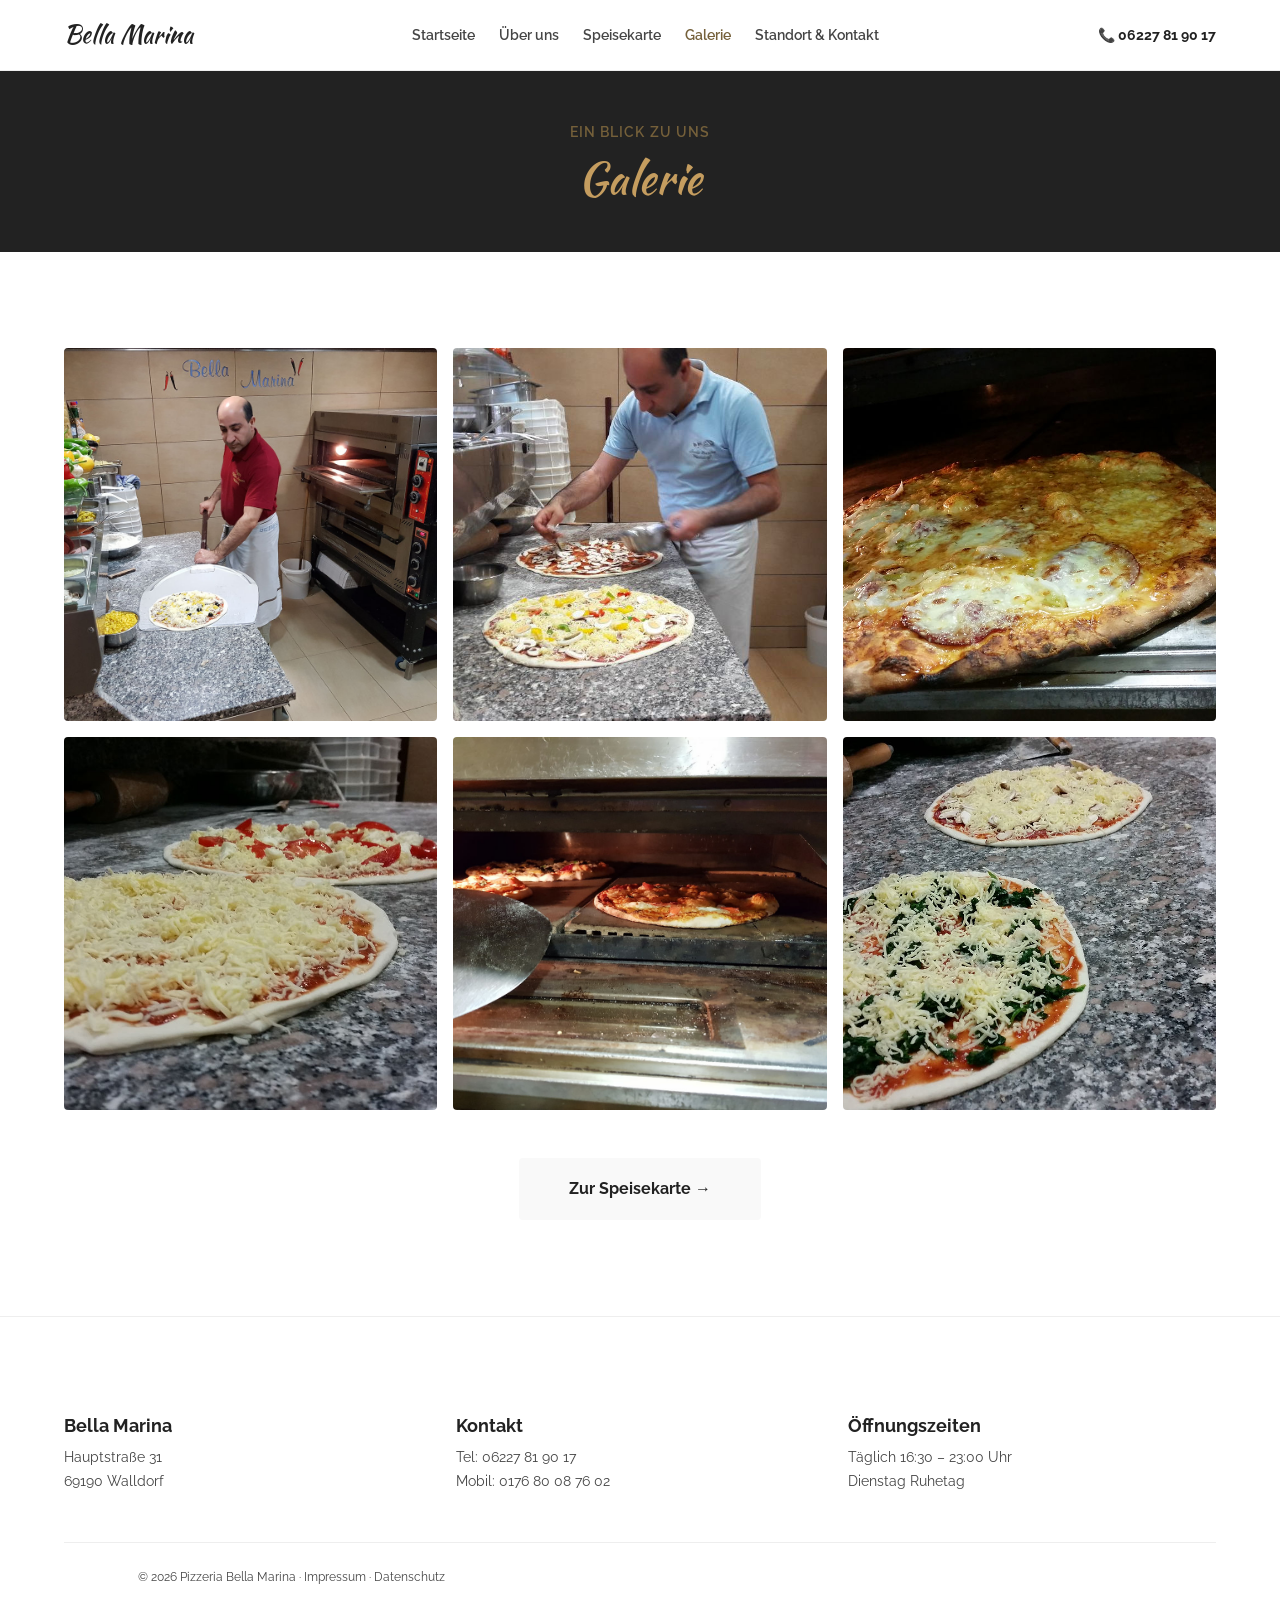
==== galerie.html @ 5d613595 "Bella Marina Pizzeria - ilk yayın" ====
<!DOCTYPE html>
<html lang="de">
<head>
  <meta charset="UTF-8">
  <meta name="viewport" content="width=device-width, initial-scale=1.0">
  <title>Galerie — Pizzeria Bella Marina</title>
  <meta name="description" content="Impressionen aus der Pizzeria Bella Marina in Walldorf.">

  <link rel="preconnect" href="https://fonts.googleapis.com">
  <link href="https://fonts.googleapis.com/css2?family=Kaushan+Script&family=Raleway:wght@400;500;700&display=swap" rel="stylesheet">
  <link rel="stylesheet" href="assets/css/style.css">
</head>
<body>

<nav class="nav">
  <div class="container nav__inner">
    <a href="index.html" class="nav__logo">Bella Marina</a>
    <ul class="nav__links">
      <li><a href="index.html">Startseite</a></li>
      <li><a href="ueber-uns.html">Über uns</a></li>
      <li><a href="speisekarte.html">Speisekarte</a></li>
      <li><a href="galerie.html" class="active">Galerie</a></li>
      <li><a href="standort.html">Standort &amp; Kontakt</a></li>
    </ul>
    <a href="tel:+496227819017" class="nav__phone">📞 06227 81 90 17</a>
  </div>
</nav>

<header class="page-hero">
  <div class="container">
    <p class="eyebrow">Ein Blick zu uns</p>
    <h1>Galerie</h1>
  </div>
</header>

<!-- SECTION: Foto ızgarası — gerçek fotoğraflar eklenene kadar yer tutucu -->
<section class="section">
  <div class="container">
    <div class="gallery-grid">
      <div class="photo photo--square"><img src="assets/img/galerie-01-ofen.jpg" alt="Pizza wird in den Steinofen geschoben" loading="lazy"></div>
      <div class="photo photo--square"><img src="assets/img/galerie-02-belegen.jpg" alt="Frisch belegte Pizza in unserer Küche" loading="lazy"></div>
      <div class="photo photo--square"><img src="assets/img/galerie-03-kueche.jpg" alt="Unsere Küche mit frischen Zutaten" loading="lazy"></div>
      <div class="photo photo--square"><img src="assets/img/galerie-04-knusprig.jpg" alt="Goldgelb und knusprig aus dem Steinofen" loading="lazy"></div>
      <div class="photo photo--square"><img src="assets/img/galerie-05-zweipizzen.jpg" alt="Zwei Pizzen backen gleichzeitig im Steinofen" loading="lazy"></div>
      <div class="photo photo--square"><img src="assets/img/galerie-06-vielfalt.jpg" alt="Vielfalt an Belägen bei Bella Marina" loading="lazy"></div>
    </div>
    <div style="text-align:center; margin-top: var(--space-xl);">
      <a href="speisekarte.html" class="btn btn-ghost">Zur Speisekarte →</a>
    </div>
  </div>
</section>

<footer class="footer">
  <div class="container">
    <div class="grid-3">
      <div>
        <h4>Bella Marina</h4>
        <p>Hauptstraße 31<br>69190 Walldorf</p>
      </div>
      <div>
        <h4>Kontakt</h4>
        <p><a href="tel:+496227819017">Tel: 06227 81 90 17</a><br>
           <a href="tel:+4917680087602">Mobil: 0176 80 08 76 02</a></p>
      </div>
      <div>
        <h4>Öffnungszeiten</h4>
        <p>Täglich 16:30 – 23:00 Uhr<br>Dienstag Ruhetag</p>
      </div>
    </div>
    <div class="footer__bottom">
      <p>&copy; 2026 Pizzeria Bella Marina · Impressum · Datenschutz</p>
    </div>
  </div>
</footer>

<script src="assets/js/main.js"></script>
</body>
</html>
---- assets/css/style.css ----
/* === DESIGN TOKENS (bkz. outputs/05-tokens/tokens.json) === */
:root {
  --color-primary:     #c59d5f; /* metin-dışı: buton/ikon/koyu-zemin */
  --color-primary-dk:  #75603a; /* metin-güvenli koyu altın */
  --color-primary-lt:  #e3cfa8;
  --color-secondary:   #8c3a2f; /* kapalı/Ruhetag */
  --color-success:     #5b7a4f; /* açık */
  --color-neutral-100: #f9f9f9;
  --color-neutral-300: #eeeeee;
  --color-neutral-500: #9b9b9b;
  --color-neutral-700: #454545;
  --color-neutral-900: #222222;
  --color-bg:          #ffffff;
  --color-surface:     #f9f9f9;

  --font-display: 'Kaushan Script', cursive;
  --font-heading: 'Raleway', sans-serif;
  --font-body:    'Raleway', sans-serif;

  --text-h1:    3.5rem;
  --text-h2:    2.25rem;
  --text-h3:    1.5rem;
  --text-h4:    1.125rem;
  --text-body:  1rem;
  --text-small: 0.875rem;
  --text-caption: 0.75rem;

  --space-xs:  4px;
  --space-sm:  8px;
  --space-md:  16px;
  --space-lg:  24px;
  --space-xl:  48px;
  --space-2xl: 96px;

  --radius: 4px;
  --max-w:  1200px;
}

*, *::before, *::after { box-sizing: border-box; margin: 0; padding: 0; }
html { scroll-behavior: smooth; }
body {
  font-family: var(--font-body);
  background: var(--color-bg);
  color: var(--color-neutral-900);
  font-size: var(--text-body);
  line-height: 1.6;
}

.container { max-width: var(--max-w); margin: 0 auto; padding: 0 var(--space-lg); }
.section    { padding: var(--space-2xl) 0; }
.section--surface { background: var(--color-surface); }
.section--dark    { background: var(--color-neutral-900); color: white; }
.section--tight { padding: var(--space-xl) 0; }

h1 { font-family: var(--font-display); font-weight: 400; font-size: var(--text-h1); line-height: 1.15; }
h2 { font-family: var(--font-heading); font-size: var(--text-h2); line-height: 1.2;  font-weight: 700; letter-spacing: 0.01em; }
h3 { font-family: var(--font-heading); font-size: var(--text-h3); line-height: 1.3;  font-weight: 700; letter-spacing: 0.01em; }
h4 { font-family: var(--font-heading); font-size: var(--text-h4); line-height: 1.4;  font-weight: 700; }
p  { max-width: 65ch; line-height: 1.7; color: var(--color-neutral-700); }
.eyebrow { font-size: var(--text-small); letter-spacing: 0.08em; text-transform: uppercase; color: var(--color-primary-dk); font-weight: 600; margin-bottom: var(--space-sm); display: inline-block; }
.section--dark .eyebrow { color: var(--color-primary); }

.btn {
  display: inline-block;
  padding: var(--space-md) var(--space-xl);
  border-radius: var(--radius);
  font-size: var(--text-body);
  font-weight: 700;
  cursor: pointer;
  text-decoration: none;
  border: 2px solid transparent;
  transition: opacity 0.15s;
}
.btn:hover { opacity: 0.85; }
.btn-primary   { background: var(--color-primary-dk); color: white; }
.btn-secondary { background: transparent; color: var(--color-primary-dk); border-color: var(--color-primary-dk); }
.btn-ghost     { background: var(--color-neutral-100); color: var(--color-neutral-900); }
.section--dark .btn-secondary { color: white; border-color: white; }

.grid-2 { display: grid; grid-template-columns: 1fr 1fr;       gap: var(--space-xl); align-items: center; }
.grid-3 { display: grid; grid-template-columns: repeat(3,1fr); gap: var(--space-lg); }
.grid-4 { display: grid; grid-template-columns: repeat(4,1fr); gap: var(--space-lg); }

@media (max-width: 900px) { .grid-3, .grid-4 { grid-template-columns: 1fr 1fr; } .grid-2 { grid-template-columns: 1fr; } }
@media (max-width: 600px) {
  .grid-2, .grid-3, .grid-4 { grid-template-columns: 1fr; }
  h1 { font-size: 2.5rem; }
  h2 { font-size: 1.75rem; }
  .btn { width: 100%; text-align: center; }
}

.img-placeholder {
  background: var(--color-neutral-300);
  border-radius: var(--radius);
  display: flex; align-items: center; justify-content: center;
  color: var(--color-neutral-500);
  font-size: var(--text-small); font-family: monospace;
  aspect-ratio: 16/9;
}
.img-placeholder--square  { aspect-ratio: 1; }

/* === GERÇEK FOTOĞRAF KONTEYNERI === */
.photo { border-radius: var(--radius); overflow: hidden; aspect-ratio: 16/9; background: var(--color-neutral-300); }
.photo--square    { aspect-ratio: 1; }
.photo--portrait  { aspect-ratio: 3/4; }
.photo img { width: 100%; height: 100%; object-fit: cover; display: block; }

/* === NAV === */
.nav {
  padding: var(--space-md) 0;
  border-bottom: 1px solid var(--color-neutral-300);
  position: sticky; top: 0;
  background: var(--color-bg);
  z-index: 100;
}
.nav__inner  { display: flex; align-items: center; justify-content: space-between; gap: var(--space-lg); }
.nav__logo   { font-family: var(--font-display); font-weight: 400; font-size: 1.5rem; text-decoration: none; color: inherit; }
.nav__links  { display: flex; gap: var(--space-lg); list-style: none; align-items: center; }
.nav__links a { text-decoration: none; color: var(--color-neutral-700); font-size: var(--text-small); font-weight: 600; }
.nav__links a.active { color: var(--color-primary-dk); }
.nav__phone { display:flex; align-items:center; gap:8px; font-weight:700; color: var(--color-neutral-900); text-decoration:none; font-size: var(--text-small); white-space: nowrap; }
@media (max-width: 900px) { .nav__links { display: none; } }

/* === HERO (yalnızca Startseite) === */
.hero {
  position: relative;
  min-height: 640px;
  display: flex; align-items: center;
  background: linear-gradient(rgba(20,18,15,0.55), rgba(20,18,15,0.75)), url('../img/hero-steinofen.jpg');
  background-size: cover;
  background-position: center 30%;
  color: white;
}
.hero__inner { text-align: center; max-width: 720px; margin: 0 auto; }
.hero h1 { color: var(--color-primary); margin-bottom: var(--space-md); }
.hero p  { color: #eee; margin: 0 auto var(--space-xl); max-width: 55ch; }
.hero__ctas { display:flex; gap: var(--space-md); justify-content:center; flex-wrap:wrap; }

/* === Sayfa üstü küçük hero (alt sayfalar) === */
.page-hero {
  padding: var(--space-xl) 0;
  background: var(--color-neutral-900);
  color: white;
  text-align: center;
}
.page-hero h1 { color: var(--color-primary); font-size: 2.75rem; }

.status-pill { display:inline-flex; align-items:center; gap:8px; padding:6px 16px; border-radius:999px; font-size:var(--text-small); font-weight:700; color:white; margin-bottom: var(--space-lg); }

/* === NEDEN BİZ === */
.why-item { text-align:center; padding: var(--space-lg); }
.why-item h3 { margin-bottom: var(--space-sm); }

/* === MENÜ KARTI (anasayfa öne çıkanlar) === */
.menu-card { border: 1px solid var(--color-neutral-300); border-radius: var(--radius); overflow:hidden; background:white; }
.menu-card__body { padding: var(--space-lg); }
.menu-card__price { font-family: var(--font-heading); font-weight:700; color: var(--color-primary-dk); margin-top: var(--space-sm); }

/* === SPEISEKARTE (tam menü tablosu) === */
.tabs { display:flex; gap: var(--space-sm); justify-content:center; flex-wrap:wrap; margin-bottom: var(--space-xl); }
.tab-btn {
  padding: var(--space-sm) var(--space-lg);
  border-radius: var(--radius);
  border: 2px solid var(--color-primary-dk);
  background: transparent; color: var(--color-primary-dk);
  font-family: var(--font-heading); font-weight: 700; font-size: var(--text-small);
  cursor: pointer;
}
.tab-btn.active { background: var(--color-primary-dk); color: white; }
.tab-panel { display: none; }
.tab-panel.active { display: block; }

.menu-list__group + .menu-list__group { margin-top: var(--space-xl); }
.menu-list__group-title { border-bottom: 2px solid var(--color-primary-lt); padding-bottom: var(--space-sm); margin-bottom: var(--space-lg); }

.menu-row {
  display: flex; justify-content: space-between; gap: var(--space-lg);
  padding: var(--space-md) 0;
  border-bottom: 1px solid var(--color-neutral-300);
}
.menu-row__info { flex: 1; }
.menu-row__name { font-family: var(--font-heading); font-weight: 700; }
.menu-row__desc { font-size: var(--text-small); color: var(--color-neutral-700); max-width: none; }
.menu-row__prices {
  font-family: var(--font-heading); font-weight: 700; color: var(--color-primary-dk);
  text-align: right; white-space: nowrap; font-size: var(--text-small);
  display: flex; flex-direction: column; gap: 2px; min-width: 150px;
}
.menu-row__prices span small { color: var(--color-neutral-500); font-weight: 500; margin-right: 4px; }
.menu-legend {
  margin-top: var(--space-2xl); padding-top: var(--space-lg);
  border-top: 1px solid var(--color-neutral-300);
  font-size: var(--text-caption); color: var(--color-neutral-500);
}
@media (max-width: 600px) {
  .menu-row { flex-direction: column; }
  .menu-row__prices { flex-direction: row; text-align: left; }
}

/* === GALERİE === */
.gallery-grid { display: grid; grid-template-columns: repeat(3, 1fr); gap: var(--space-md); }
@media (max-width: 900px) { .gallery-grid { grid-template-columns: repeat(2, 1fr); } }
@media (max-width: 600px) { .gallery-grid { grid-template-columns: 1fr; } }

/* === LOKASYON: SAAT TABLOSU === */
.hours-table { width: 100%; border-collapse: collapse; }
.hours-table td { padding: var(--space-sm) 0; border-bottom: 1px solid var(--color-neutral-300); }
.hours-table td:last-child { text-align: right; font-weight: 700; }
.hours-table tr.closed td:last-child { color: var(--color-secondary); }
.hours-table tr.today td { color: var(--color-primary-dk); font-weight: 700; }

/* === FOOTER === */
.footer { padding: var(--space-2xl) 0 var(--space-lg); border-top: 1px solid var(--color-neutral-300); font-size: var(--text-small); }
.footer .grid-3 { margin-bottom: var(--space-xl); }
.footer h4 { margin-bottom: var(--space-sm); }
.footer p, .footer a { color: var(--color-neutral-700); text-decoration:none; }
.footer__bottom { text-align:center; color: var(--color-neutral-500); padding-top: var(--space-lg); border-top: 1px solid var(--color-neutral-300); font-size: var(--text-caption); }
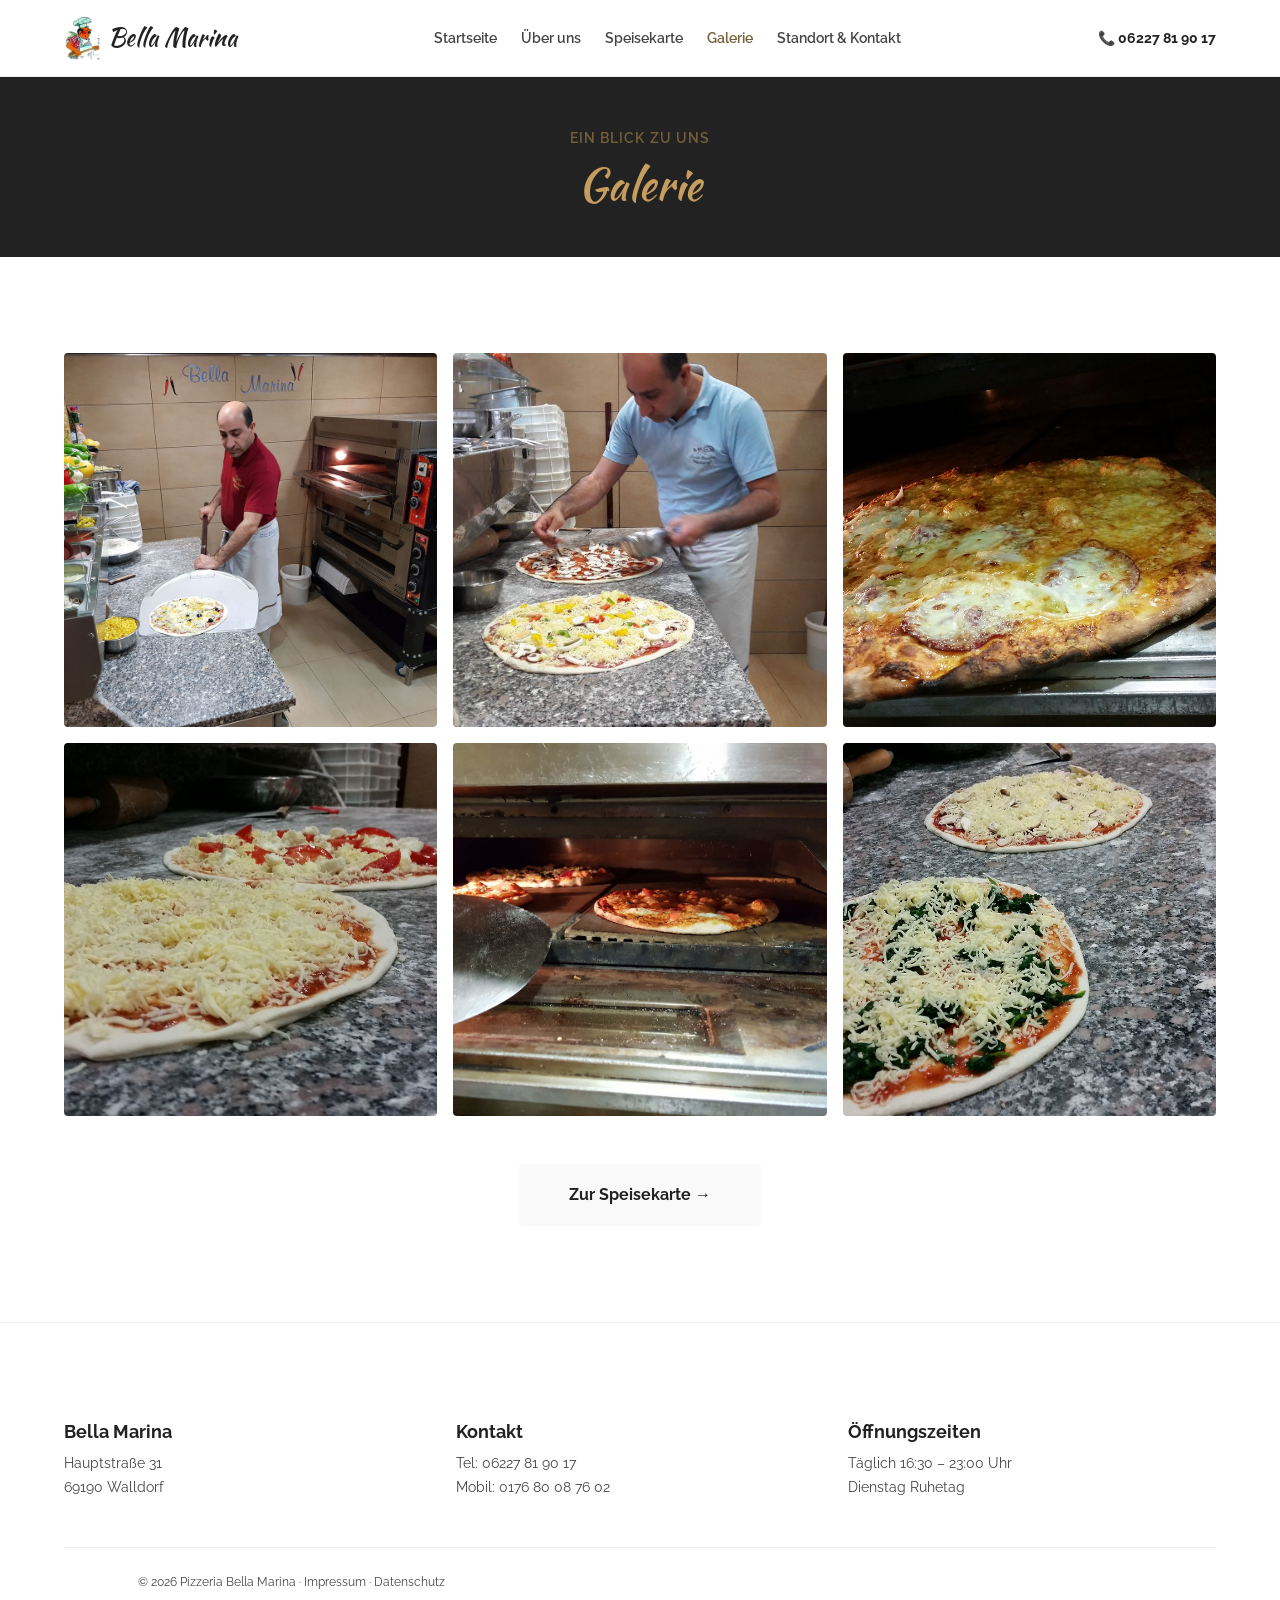
==== commit 9345aba0: "Marka logosu eklendi: broşürden çıkarılan aşçı illüstrasyonu nav bar'a kondu" ====
--- a/galerie.html
+++ b/galerie.html
@@ -14,7 +14,7 @@
 
 <nav class="nav">
   <div class="container nav__inner">
-    <a href="index.html" class="nav__logo">Bella Marina</a>
+    <a href="index.html" class="nav__logo"><img src="assets/img/logo-chef.png" alt="Pizzeria Bella Marina Logo" width="325" height="400">Bella Marina</a>
     <ul class="nav__links">
       <li><a href="index.html">Startseite</a></li>
       <li><a href="ueber-uns.html">Über uns</a></li>
--- a/assets/css/style.css
+++ b/assets/css/style.css
@@ -114,7 +114,8 @@
   z-index: 100;
 }
 .nav__inner  { display: flex; align-items: center; justify-content: space-between; gap: var(--space-lg); }
-.nav__logo   { font-family: var(--font-display); font-weight: 400; font-size: 1.5rem; text-decoration: none; color: inherit; }
+.nav__logo   { display: flex; align-items: center; gap: var(--space-sm); font-family: var(--font-display); font-weight: 400; font-size: 1.5rem; text-decoration: none; color: inherit; }
+.nav__logo img { height: 44px; width: auto; display: block; }
 .nav__links  { display: flex; gap: var(--space-lg); list-style: none; align-items: center; }
 .nav__links a { text-decoration: none; color: var(--color-neutral-700); font-size: var(--text-small); font-weight: 600; }
 .nav__links a.active { color: var(--color-primary-dk); }
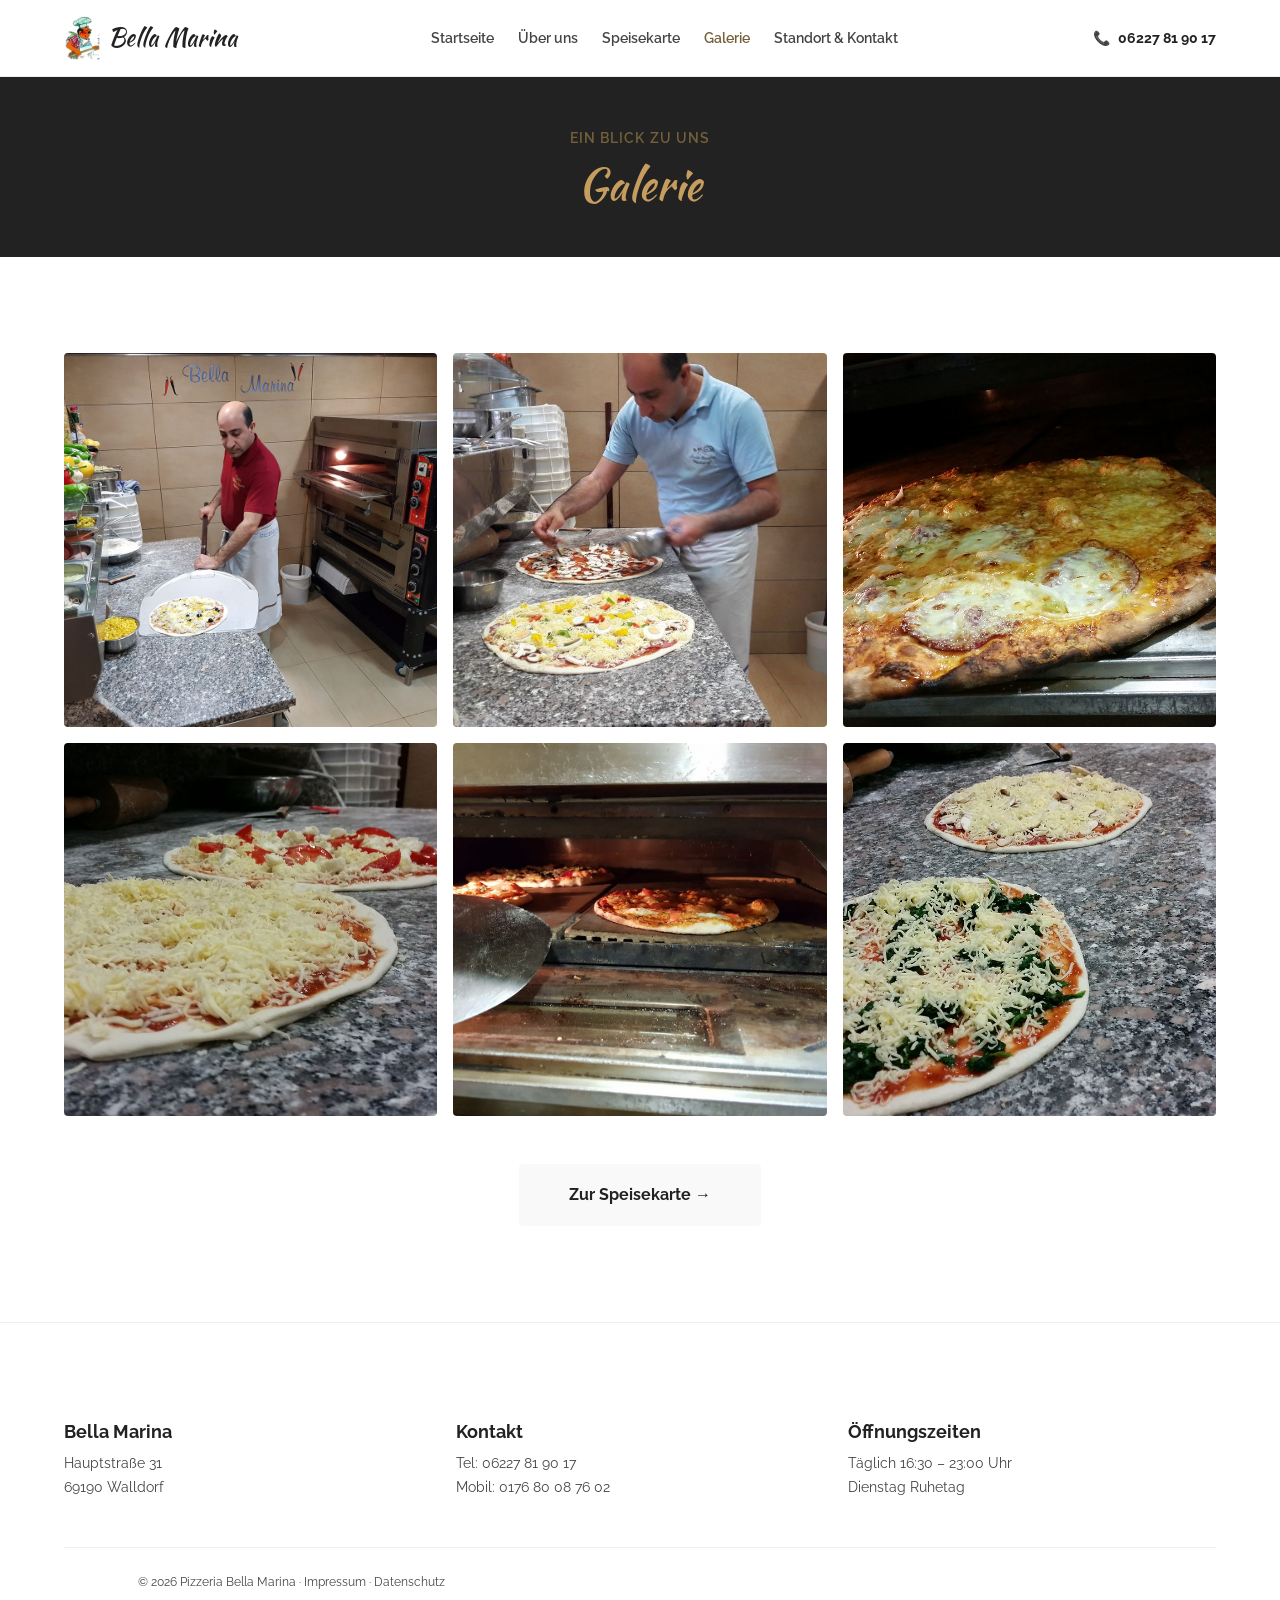
==== commit 25a4678d: "Mobil uyum: hamburger menü eklendi, hero buton kontrastı ve mobil boşluklar düzeltildi" ====
--- a/galerie.html
+++ b/galerie.html
@@ -15,14 +15,19 @@
 <nav class="nav">
   <div class="container nav__inner">
     <a href="index.html" class="nav__logo"><img src="assets/img/logo-chef.png" alt="Pizzeria Bella Marina Logo" width="325" height="400">Bella Marina</a>
-    <ul class="nav__links">
+    <ul class="nav__links" id="navLinks">
       <li><a href="index.html">Startseite</a></li>
       <li><a href="ueber-uns.html">Über uns</a></li>
       <li><a href="speisekarte.html">Speisekarte</a></li>
       <li><a href="galerie.html" class="active">Galerie</a></li>
       <li><a href="standort.html">Standort &amp; Kontakt</a></li>
     </ul>
-    <a href="tel:+496227819017" class="nav__phone">📞 06227 81 90 17</a>
+    <div class="nav__right">
+      <a href="tel:+496227819017" class="nav__phone">📞 <span>06227 81 90 17</span></a>
+      <button class="nav__toggle" id="navToggle" aria-label="Menü öffnen" aria-expanded="false" aria-controls="navLinks">
+        <span></span><span></span><span></span>
+      </button>
+    </div>
   </div>
 </nav>
 
--- a/assets/css/style.css
+++ b/assets/css/style.css
@@ -75,7 +75,8 @@
 .btn-primary   { background: var(--color-primary-dk); color: white; }
 .btn-secondary { background: transparent; color: var(--color-primary-dk); border-color: var(--color-primary-dk); }
 .btn-ghost     { background: var(--color-neutral-100); color: var(--color-neutral-900); }
-.section--dark .btn-secondary { color: white; border-color: white; }
+.section--dark .btn-secondary,
+.hero .btn-secondary { color: white; border-color: white; }
 
 .grid-2 { display: grid; grid-template-columns: 1fr 1fr;       gap: var(--space-xl); align-items: center; }
 .grid-3 { display: grid; grid-template-columns: repeat(3,1fr); gap: var(--space-lg); }
@@ -87,6 +88,11 @@
   h1 { font-size: 2.5rem; }
   h2 { font-size: 1.75rem; }
   .btn { width: 100%; text-align: center; }
+  .container { padding: 0 var(--space-md); }
+  .section { padding: var(--space-xl) 0; }
+  .page-hero { padding: var(--space-lg) 0; }
+  .page-hero h1 { font-size: 2.25rem; }
+  .hero { min-height: 560px; }
 }
 
 .img-placeholder {
@@ -114,13 +120,65 @@
   z-index: 100;
 }
 .nav__inner  { display: flex; align-items: center; justify-content: space-between; gap: var(--space-lg); }
-.nav__logo   { display: flex; align-items: center; gap: var(--space-sm); font-family: var(--font-display); font-weight: 400; font-size: 1.5rem; text-decoration: none; color: inherit; }
+.nav__logo   { display: flex; align-items: center; gap: var(--space-sm); font-family: var(--font-display); font-weight: 400; font-size: 1.5rem; text-decoration: none; color: inherit; flex-shrink: 0; }
 .nav__logo img { height: 44px; width: auto; display: block; }
 .nav__links  { display: flex; gap: var(--space-lg); list-style: none; align-items: center; }
 .nav__links a { text-decoration: none; color: var(--color-neutral-700); font-size: var(--text-small); font-weight: 600; }
 .nav__links a.active { color: var(--color-primary-dk); }
 .nav__phone { display:flex; align-items:center; gap:8px; font-weight:700; color: var(--color-neutral-900); text-decoration:none; font-size: var(--text-small); white-space: nowrap; }
-@media (max-width: 900px) { .nav__links { display: none; } }
+.nav__right { display: flex; align-items: center; gap: var(--space-md); }
+
+/* === MOBİL MENÜ TOGGLE === */
+.nav__toggle {
+  display: none;
+  flex-direction: column;
+  justify-content: center;
+  gap: 5px;
+  width: 32px; height: 32px;
+  padding: 4px;
+  background: none;
+  border: none;
+  cursor: pointer;
+  flex-shrink: 0;
+}
+.nav__toggle span {
+  display: block; width: 100%; height: 2px;
+  background: var(--color-neutral-900);
+  border-radius: 2px;
+  transition: transform 0.2s ease, opacity 0.2s ease;
+}
+.nav__toggle[aria-expanded="true"] span:nth-child(1) { transform: translateY(7px) rotate(45deg); }
+.nav__toggle[aria-expanded="true"] span:nth-child(2) { opacity: 0; }
+.nav__toggle[aria-expanded="true"] span:nth-child(3) { transform: translateY(-7px) rotate(-45deg); }
+.nav__toggle:focus-visible { outline: 2px solid var(--color-primary-dk); outline-offset: 2px; }
+
+@media (max-width: 900px) {
+  .nav__toggle { display: flex; }
+  .nav__links {
+    position: absolute;
+    top: 100%; left: 0; right: 0;
+    flex-direction: column;
+    align-items: stretch;
+    gap: 0;
+    background: var(--color-bg);
+    border-bottom: 1px solid var(--color-neutral-300);
+    box-shadow: 0 8px 16px rgba(0,0,0,0.08);
+    max-height: 0;
+    overflow: hidden;
+    transition: max-height 0.25s ease;
+  }
+  .nav__links.is-open { max-height: 400px; }
+  .nav__links li { width: 100%; }
+  .nav__links a {
+    display: block;
+    padding: var(--space-md) var(--space-lg);
+    border-bottom: 1px solid var(--color-neutral-300);
+    font-size: var(--text-body);
+  }
+}
+@media (max-width: 480px) {
+  .nav__phone span { display: none; }
+}
 
 /* === HERO (yalnızca Startseite) === */
 .hero {
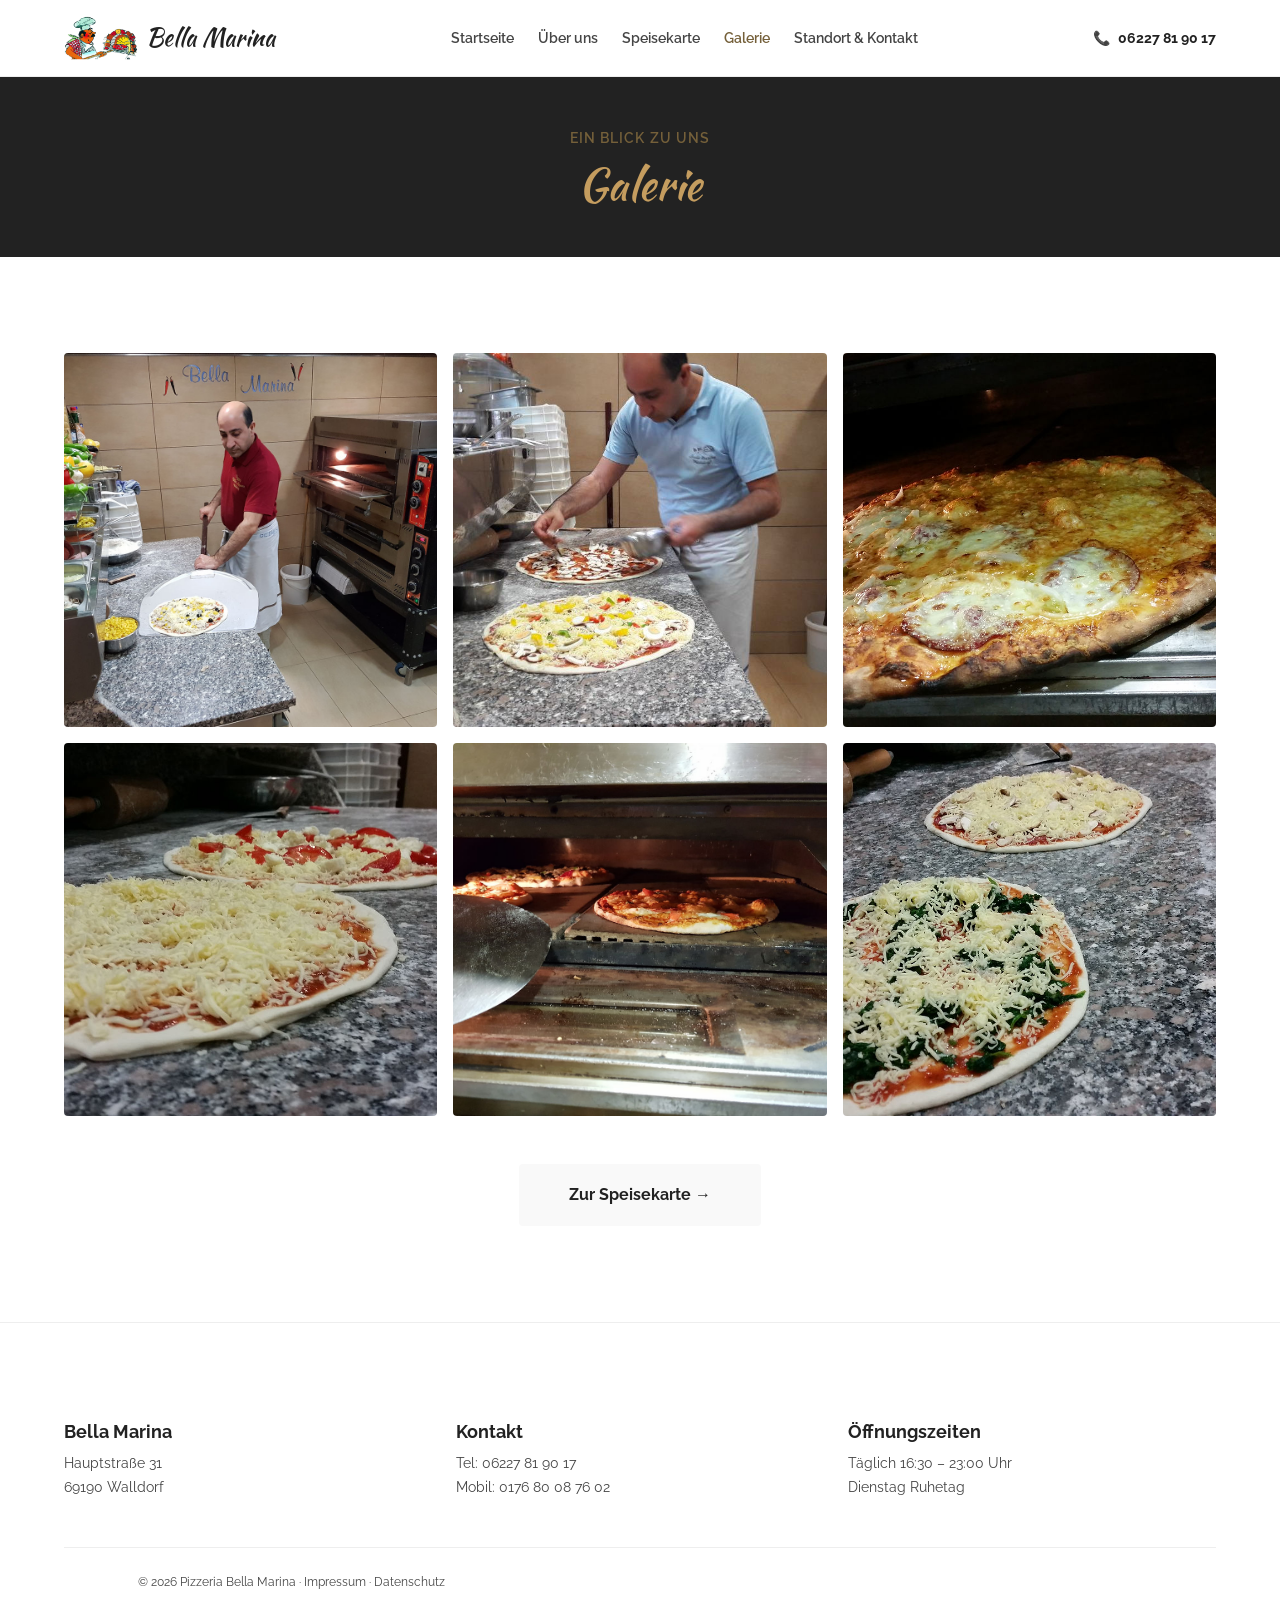
==== commit ce761ef2: "Logo güncellendi: fırın da görünecek şekilde daha geniş kırpıldı" ====
--- a/galerie.html
+++ b/galerie.html
@@ -14,7 +14,7 @@
 
 <nav class="nav">
   <div class="container nav__inner">
-    <a href="index.html" class="nav__logo"><img src="assets/img/logo-chef.png" alt="Pizzeria Bella Marina Logo" width="325" height="400">Bella Marina</a>
+    <a href="index.html" class="nav__logo"><img src="assets/img/logo-chef.png" alt="Pizzeria Bella Marina Logo" width="500" height="297">Bella Marina</a>
     <ul class="nav__links" id="navLinks">
       <li><a href="index.html">Startseite</a></li>
       <li><a href="ueber-uns.html">Über uns</a></li>
